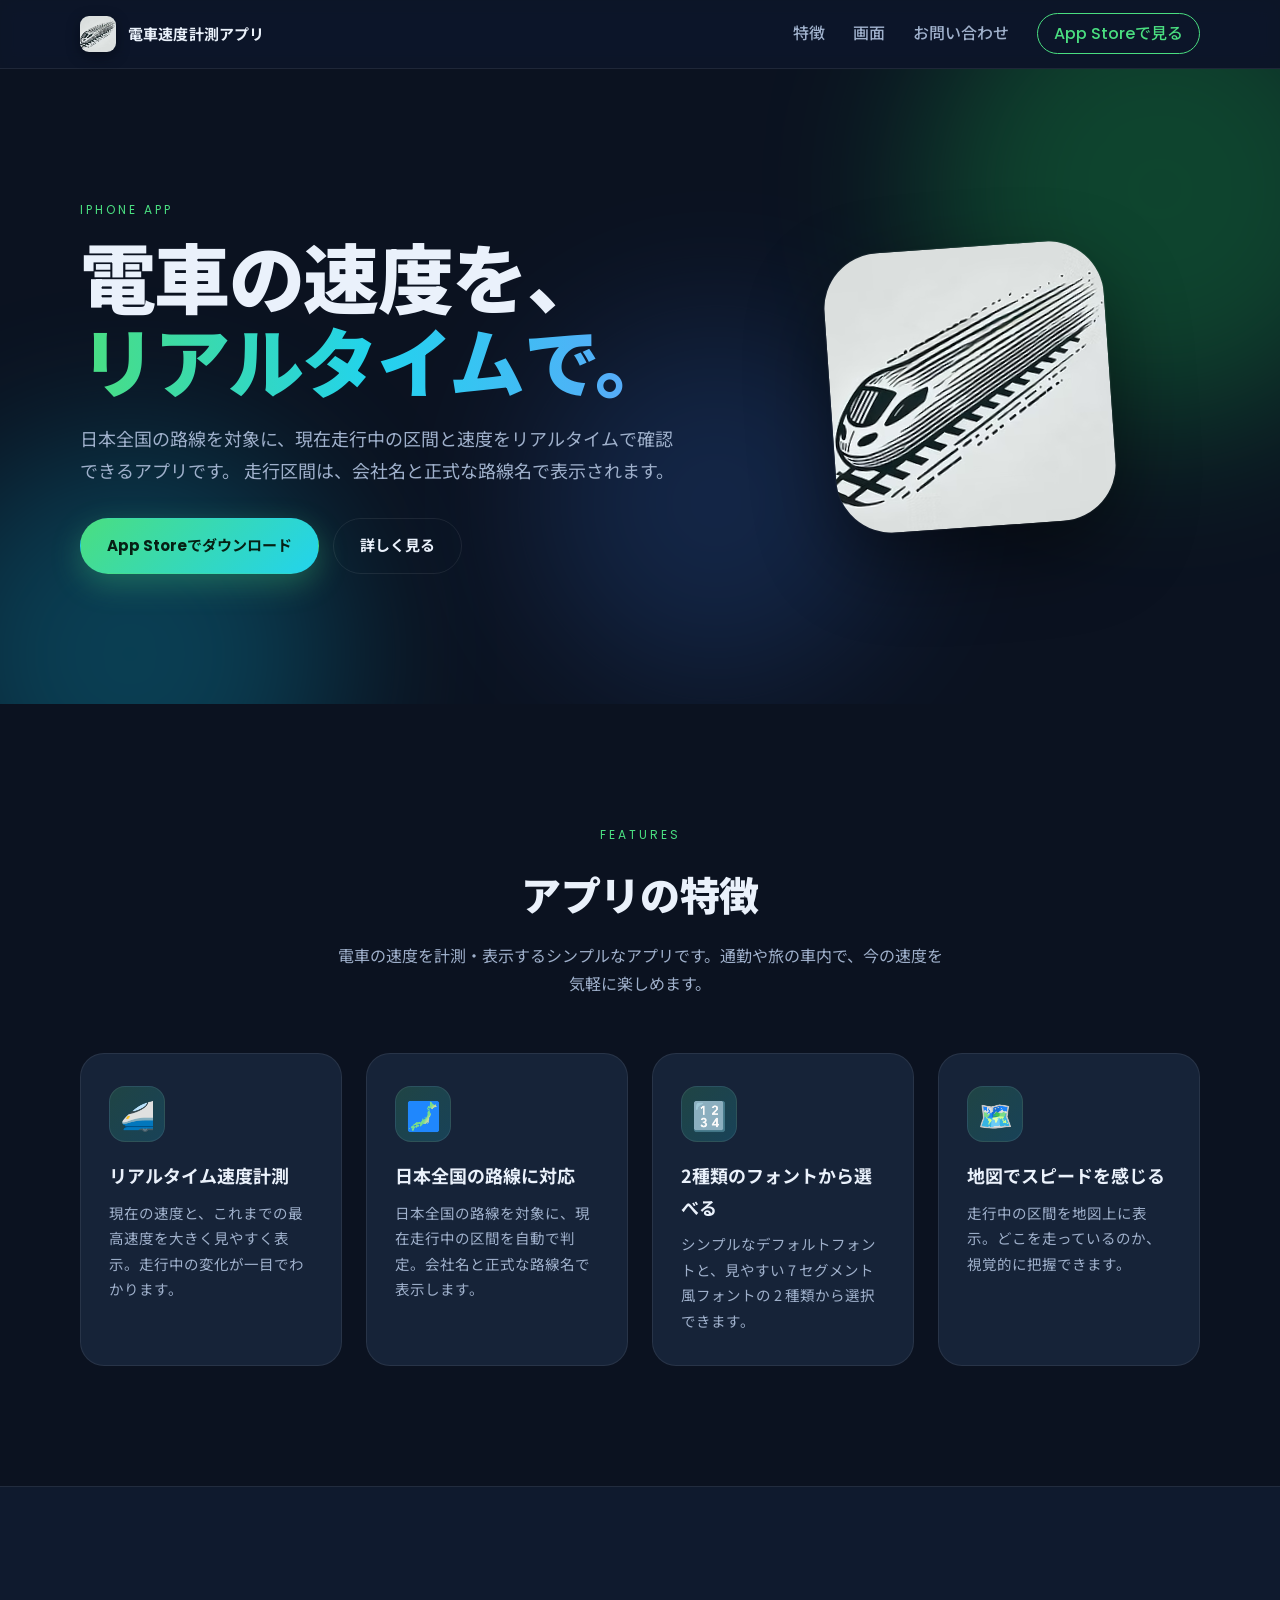
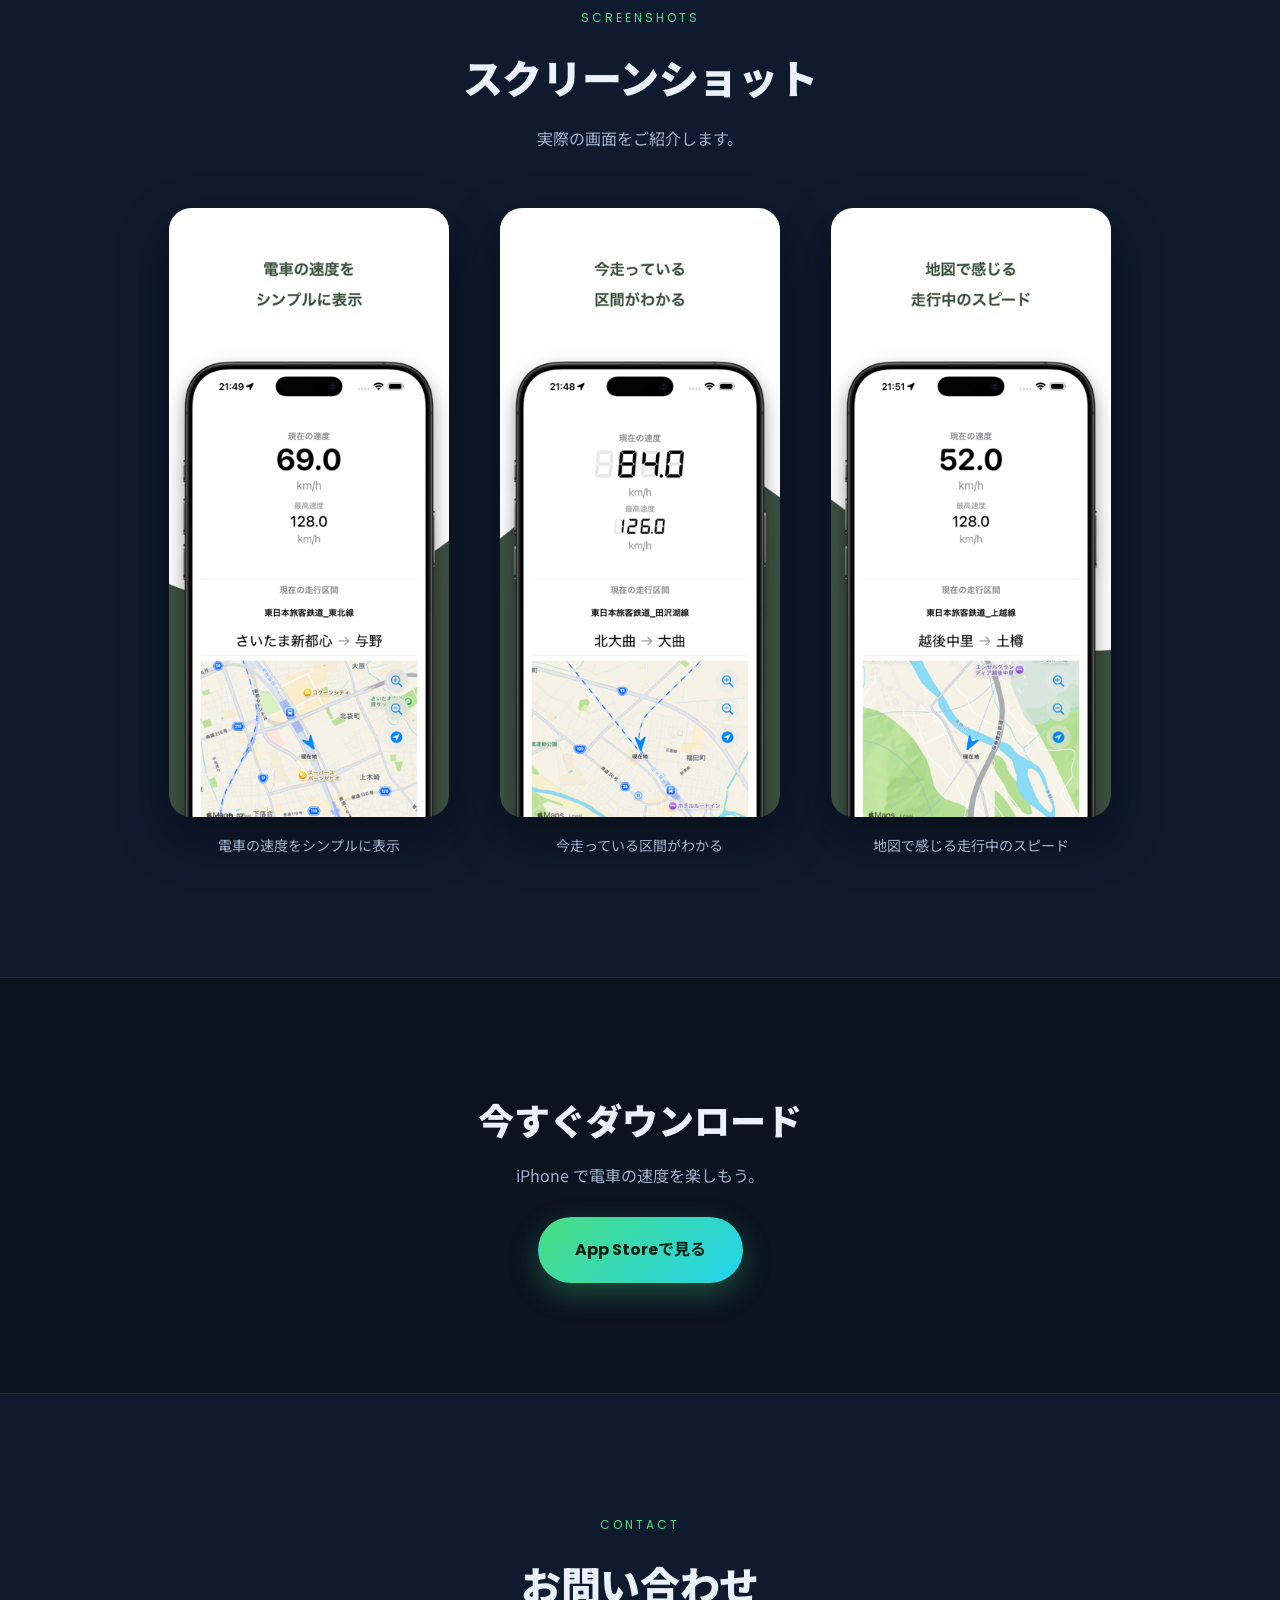
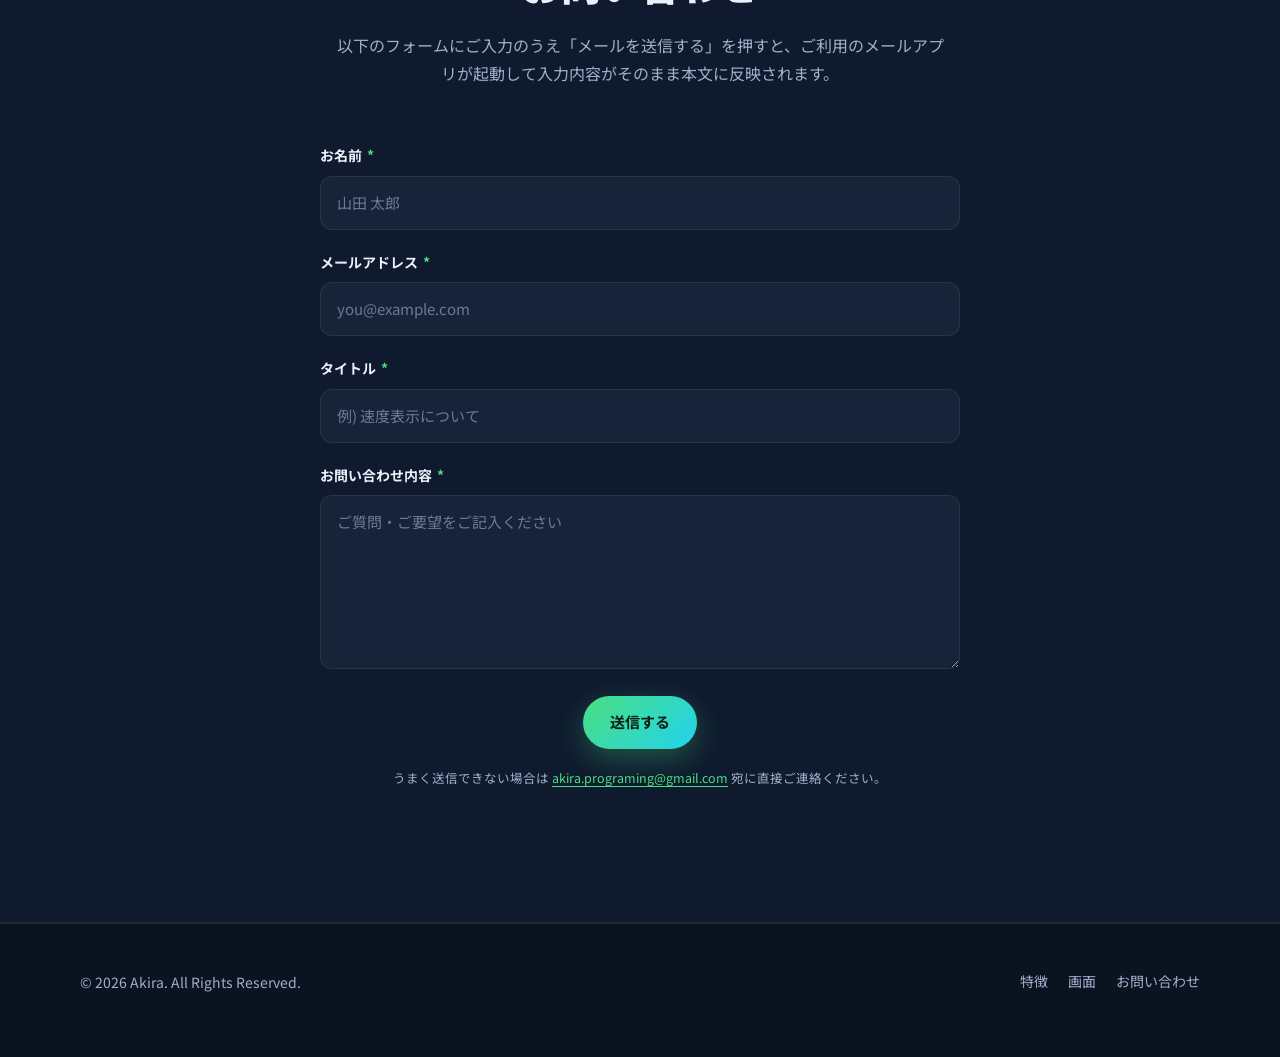
==== index.html @ 77a96031 "初期コミット" ====
<!DOCTYPE html>
<html lang="ja">
<head>
<meta charset="UTF-8">
<meta name="viewport" content="width=device-width, initial-scale=1.0">
<meta name="description" content="電車速度計測アプリ — 日本全国の路線を対象に、現在走行中の区間と速度をリアルタイムで表示する iPhone アプリです。">
<meta name="theme-color" content="#0f172a">
<meta property="og:title" content="電車速度計測アプリ">
<meta property="og:description" content="日本全国の路線を対象に、現在走行中の区間と速度をリアルタイムで確認できる iPhone アプリ。">
<meta property="og:type" content="website">
<meta property="og:image" content="images/icon.jpg">
<link rel="icon" type="image/png" href="images/icon.jpg">
<link rel="apple-touch-icon" href="images/icon.jpg">
<title>電車速度計測アプリ | Train Speed Meter</title>
<link rel="preconnect" href="https://fonts.googleapis.com">
<link rel="preconnect" href="https://fonts.gstatic.com" crossorigin>
<link href="https://fonts.googleapis.com/css2?family=Noto+Sans+JP:wght@400;500;700;900&family=Poppins:wght@500;700;800&family=Share+Tech+Mono&display=swap" rel="stylesheet">
<link rel="stylesheet" href="styles.css">
</head>
<body>

<header class="site-header">
  <div class="container header-inner">
    <a href="#top" class="brand">
      <img src="images/icon.jpg" alt="" class="brand-icon" width="36" height="36">
      <span class="brand-name">電車速度計測アプリ</span>
    </a>
    <button class="nav-toggle" aria-label="メニューを開く" aria-expanded="false" aria-controls="site-nav">
      <span></span><span></span><span></span>
    </button>
    <nav id="site-nav" class="site-nav" aria-label="メインナビゲーション">
      <ul>
        <li><a href="#features">特徴</a></li>
        <li><a href="#screens">画面</a></li>
        <li><a href="#contact">お問い合わせ</a></li>
        <li><a class="nav-cta" href="https://apps.apple.com/jp/app/%E9%9B%BB%E8%BB%8A%E9%80%9F%E5%BA%A6%E8%A8%88%E6%B8%AC%E3%82%A2%E3%83%97%E3%83%AA/id6740508669" target="_blank" rel="noopener">App Storeで見る</a></li>
      </ul>
    </nav>
  </div>
</header>

<main id="top">

  <section class="hero">
    <div class="container hero-inner">
      <div class="hero-copy">
        <p class="eyebrow">iPhone App</p>
        <h1>
          電車の速度を、<br>
          <span class="accent">リアルタイムで。</span>
        </h1>
        <p class="lead">
          日本全国の路線を対象に、現在走行中の区間と速度をリアルタイムで確認できるアプリです。
          走行区間は、会社名と正式な路線名で表示されます。
        </p>
        <div class="hero-actions">
          <a class="btn btn-primary" href="https://apps.apple.com/jp/app/%E9%9B%BB%E8%BB%8A%E9%80%9F%E5%BA%A6%E8%A8%88%E6%B8%AC%E3%82%A2%E3%83%97%E3%83%AA/id6740508669" target="_blank" rel="noopener">
            App Storeでダウンロード
          </a>
          <a class="btn btn-ghost" href="#features">詳しく見る</a>
        </div>
      </div>
      <div class="hero-visual" aria-hidden="true">
        <img src="images/icon.jpg" alt="電車速度計測アプリ アイコン" class="hero-icon">
      </div>
    </div>
    <div class="hero-decor" aria-hidden="true">
      <div class="blob blob-1"></div>
      <div class="blob blob-2"></div>
      <div class="blob blob-3"></div>
    </div>
  </section>

  <section id="features" class="section">
    <div class="container">
      <header class="section-head">
        <p class="eyebrow">Features</p>
        <h2>アプリの特徴</h2>
        <p class="section-desc">電車の速度を計測・表示するシンプルなアプリです。通勤や旅の車内で、今の速度を気軽に楽しめます。</p>
      </header>

      <div class="features">
        <div class="feature">
          <div class="feature-icon">🚄</div>
          <h3>リアルタイム速度計測</h3>
          <p>現在の速度と、これまでの最高速度を大きく見やすく表示。走行中の変化が一目でわかります。</p>
        </div>
        <div class="feature">
          <div class="feature-icon">🗾</div>
          <h3>日本全国の路線に対応</h3>
          <p>日本全国の路線を対象に、現在走行中の区間を自動で判定。会社名と正式な路線名で表示します。</p>
        </div>
        <div class="feature">
          <div class="feature-icon">🔢</div>
          <h3>2種類のフォントから選べる</h3>
          <p>シンプルなデフォルトフォントと、見やすい 7 セグメント風フォントの 2 種類から選択できます。</p>
        </div>
        <div class="feature">
          <div class="feature-icon">🗺️</div>
          <h3>地図でスピードを感じる</h3>
          <p>走行中の区間を地図上に表示。どこを走っているのか、視覚的に把握できます。</p>
        </div>
      </div>
    </div>
  </section>

  <section id="screens" class="section section-alt">
    <div class="container">
      <header class="section-head">
        <p class="eyebrow">Screenshots</p>
        <h2>スクリーンショット</h2>
        <p class="section-desc">実際の画面をご紹介します。</p>
      </header>

      <div class="screens">
        <figure class="screen">
          <img src="images/screen-1.png" alt="電車の速度をシンプルに表示する画面">
          <figcaption>電車の速度をシンプルに表示</figcaption>
        </figure>
        <figure class="screen">
          <img src="images/screen-2.png" alt="今走っている区間がわかる画面">
          <figcaption>今走っている区間がわかる</figcaption>
        </figure>
        <figure class="screen">
          <img src="images/screen-3.png" alt="地図で感じる走行中のスピード画面">
          <figcaption>地図で感じる走行中のスピード</figcaption>
        </figure>
      </div>
    </div>
  </section>

  <section class="section cta-section">
    <div class="container cta-inner">
      <h2>今すぐダウンロード</h2>
      <p>iPhone で電車の速度を楽しもう。</p>
      <a class="btn btn-primary btn-lg" href="https://apps.apple.com/jp/app/%E9%9B%BB%E8%BB%8A%E9%80%9F%E5%BA%A6%E8%A8%88%E6%B8%AC%E3%82%A2%E3%83%97%E3%83%AA/id6740508669" target="_blank" rel="noopener">
        App Storeで見る
      </a>
    </div>
  </section>

  <section id="contact" class="section section-alt">
    <div class="container contact-inner">
      <header class="section-head">
        <p class="eyebrow">Contact</p>
        <h2>お問い合わせ</h2>
        <p class="section-desc">以下のフォームにご入力のうえ「メールを送信する」を押すと、ご利用のメールアプリが起動して入力内容がそのまま本文に反映されます。</p>
      </header>

      <form id="contact-form" class="contact-form"
            action="https://formspree.io/f/mzdknkqy"
            method="POST"
            novalidate>
        <div class="field">
          <label for="cf-name">お名前 <span class="req">*</span></label>
          <input type="text" id="cf-name" name="name" required autocomplete="name" placeholder="山田 太郎">
        </div>
        <div class="field">
          <label for="cf-email">メールアドレス <span class="req">*</span></label>
          <input type="email" id="cf-email" name="email" required autocomplete="email" placeholder="you@example.com">
        </div>
        <div class="field">
          <label for="cf-subject">タイトル <span class="req">*</span></label>
          <input type="text" id="cf-subject" name="subject" required placeholder="例) 速度表示について">
        </div>
        <div class="field">
          <label for="cf-message">お問い合わせ内容 <span class="req">*</span></label>
          <textarea id="cf-message" name="message" rows="6" required placeholder="ご質問・ご要望をご記入ください"></textarea>
        </div>
        <!-- Honeypot field for basic spam protection (hidden from humans) -->
        <input type="text" name="_gotcha" tabindex="-1" autocomplete="off" style="position:absolute;left:-9999px;" aria-hidden="true">

        <p id="cf-error" class="form-error" hidden></p>
        <p id="cf-success" class="form-success" hidden>送信しました。お問い合わせありがとうございます。</p>

        <div class="contact-actions">
          <button type="submit" id="cf-submit" class="btn btn-primary">送信する</button>
        </div>
        <p class="form-note">うまく送信できない場合は <a href="mailto:akira.programing@gmail.com">akira.programing@gmail.com</a> 宛に直接ご連絡ください。</p>
      </form>
    </div>
  </section>

</main>

<footer class="site-footer">
  <div class="container footer-inner">
    <p>&copy; <span id="year"></span> Akira. All Rights Reserved.</p>
    <nav aria-label="フッターナビゲーション">
      <a href="#features">特徴</a>
      <a href="#screens">画面</a>
      <a href="#contact">お問い合わせ</a>
    </nav>
  </div>
</footer>

<script>
  document.getElementById('year').textContent = new Date().getFullYear();

  // Contact form → Formspree (AJAX)
  const form = document.getElementById('contact-form');
  const errorEl = document.getElementById('cf-error');
  const successEl = document.getElementById('cf-success');
  const submitBtn = document.getElementById('cf-submit');

  const showError = (msg) => {
    errorEl.textContent = msg;
    errorEl.hidden = false;
    successEl.hidden = true;
  };
  const clearMessages = () => {
    errorEl.hidden = true;
    successEl.hidden = true;
  };

  form.addEventListener('submit', async (e) => {
    e.preventDefault();
    clearMessages();

    const name = form.name.value.trim();
    const email = form.email.value.trim();
    const subject = form.subject.value.trim();
    const message = form.message.value.trim();
    const emailOk = /^[^\s@]+@[^\s@]+\.[^\s@]+$/.test(email);

    if (!name || !subject || !message || !email) {
      showError('未入力の項目があります。すべての項目をご入力ください。');
      return;
    }
    if (!emailOk) {
      showError('メールアドレスの形式が正しくありません。');
      return;
    }

    submitBtn.disabled = true;
    const originalLabel = submitBtn.textContent;
    submitBtn.textContent = '送信中...';

    try {
      const res = await fetch(form.action, {
        method: 'POST',
        headers: { 'Accept': 'application/json' },
        body: new FormData(form),
      });

      if (res.ok) {
        form.reset();
        successEl.hidden = false;
        errorEl.hidden = true;
      } else {
        let msg = '送信に失敗しました。しばらくしてから再度お試しください。';
        try {
          const data = await res.json();
          if (Array.isArray(data.errors) && data.errors.length) {
            msg = data.errors.map(er => er.message).join(' / ');
          }
        } catch (_) {}
        showError(msg);
      }
    } catch (err) {
      showError('ネットワークエラーが発生しました。通信環境をご確認ください。');
    } finally {
      submitBtn.disabled = false;
      submitBtn.textContent = originalLabel;
    }
  });

  const toggle = document.querySelector('.nav-toggle');
  const nav = document.getElementById('site-nav');
  toggle.addEventListener('click', () => {
    const open = nav.classList.toggle('open');
    toggle.setAttribute('aria-expanded', open);
  });
  nav.querySelectorAll('a').forEach(a => a.addEventListener('click', () => {
    nav.classList.remove('open');
    toggle.setAttribute('aria-expanded', 'false');
  }));
</script>

</body>
</html>
---- styles.css ----
:root {
  --bg: #0b1220;
  --bg-alt: #0f1a2e;
  --surface: #162338;
  --text: #eaf1fb;
  --text-dim: #9fb0cb;
  --accent: #4ade80;
  --accent-2: #22d3ee;
  --accent-3: #60a5fa;
  --border: rgba(255, 255, 255, 0.08);
  --radius: 16px;
  --radius-lg: 24px;
  --shadow: 0 20px 50px rgba(0, 0, 0, 0.35);
  --max-w: 1120px;
  --font-jp: "Noto Sans JP", system-ui, -apple-system, "Hiragino Kaku Gothic ProN", "Yu Gothic", sans-serif;
  --font-en: "Poppins", var(--font-jp);
}

* { box-sizing: border-box; }

html { scroll-behavior: smooth; }

body {
  margin: 0;
  font-family: var(--font-jp);
  color: var(--text);
  background: var(--bg);
  line-height: 1.75;
  -webkit-font-smoothing: antialiased;
}

img { max-width: 100%; display: block; }

a { color: inherit; text-decoration: none; }

.container {
  width: min(100% - 40px, var(--max-w));
  margin-inline: auto;
}

/* Header */
.site-header {
  position: sticky;
  top: 0;
  z-index: 50;
  backdrop-filter: saturate(160%) blur(10px);
  background: rgba(15, 23, 42, 0.7);
  border-bottom: 1px solid var(--border);
}
.header-inner {
  display: flex;
  align-items: center;
  justify-content: space-between;
  height: 68px;
}
.brand {
  display: inline-flex;
  align-items: center;
  gap: 12px;
  font-family: var(--font-jp);
  font-weight: 700;
  letter-spacing: 0.01em;
  font-size: 15px;
}
.brand-icon {
  width: 36px;
  height: 36px;
  border-radius: 9px;
  object-fit: cover;
  box-shadow: 0 4px 14px rgba(0, 0, 0, 0.35);
}
.nav-cta {
  padding: 8px 16px;
  border: 1px solid var(--accent);
  border-radius: 999px;
  color: var(--accent) !important;
}
.nav-cta:hover { background: var(--accent); color: #0b1226 !important; }

.site-nav ul {
  display: flex;
  gap: 28px;
  margin: 0;
  padding: 0;
  list-style: none;
  font-family: var(--font-en);
  font-weight: 500;
}
.site-nav a { color: var(--text-dim); transition: color .2s; }
.site-nav a:hover { color: var(--text); }

.nav-toggle {
  display: none;
  background: transparent;
  border: 0;
  width: 40px;
  height: 40px;
  padding: 8px;
  cursor: pointer;
}
.nav-toggle span {
  display: block;
  height: 2px;
  background: var(--text);
  margin: 5px 0;
  border-radius: 2px;
  transition: transform .2s, opacity .2s;
}

/* Hero */
.hero {
  position: relative;
  overflow: hidden;
  padding: clamp(70px, 11vw, 130px) 0 clamp(70px, 11vw, 130px);
  isolation: isolate;
}
.hero-inner {
  position: relative;
  z-index: 2;
  display: grid;
  grid-template-columns: 1.3fr 1fr;
  gap: 60px;
  align-items: center;
}
.hero-copy { max-width: 640px; }
.hero-visual { display: grid; place-items: center; }
.hero-icon {
  width: min(100%, 280px);
  aspect-ratio: 1;
  border-radius: 56px;
  object-fit: cover;
  box-shadow: 0 30px 80px rgba(0, 0, 0, 0.45), 0 0 0 1px rgba(255, 255, 255, 0.06);
  background: #fff;
  transform: rotate(-4deg);
  transition: transform .4s ease;
}
.hero-icon:hover { transform: rotate(0deg) scale(1.02); }
.eyebrow {
  font-family: var(--font-en);
  text-transform: uppercase;
  letter-spacing: .25em;
  font-size: 12px;
  color: var(--accent);
  margin: 0 0 14px;
}
.hero h1 {
  font-size: clamp(40px, 7vw, 76px);
  line-height: 1.1;
  margin: 0 0 22px;
  font-weight: 900;
  letter-spacing: -0.02em;
}
.hero h1 .accent {
  background: linear-gradient(90deg, var(--accent), var(--accent-2), var(--accent-3));
  -webkit-background-clip: text;
  background-clip: text;
  color: transparent;
}
.lead {
  color: var(--text-dim);
  font-size: clamp(15px, 1.7vw, 18px);
  margin: 0 0 32px;
}
.hero-actions { display: flex; gap: 14px; flex-wrap: wrap; }

.btn {
  display: inline-flex;
  align-items: center;
  justify-content: center;
  padding: 14px 26px;
  border-radius: 999px;
  font-weight: 700;
  font-family: var(--font-en);
  font-size: 15px;
  transition: transform .2s, box-shadow .2s, background .2s, border-color .2s;
  will-change: transform;
  border: 1px solid transparent;
}
.btn-primary {
  background: linear-gradient(135deg, var(--accent), var(--accent-2));
  color: #062014;
  box-shadow: 0 10px 30px rgba(74, 222, 128, 0.3);
}
.btn-primary:hover { transform: translateY(-2px); }
.btn-ghost {
  border-color: var(--border);
  color: var(--text);
}
.btn-ghost:hover { border-color: var(--accent); color: var(--accent); }
.btn-lg { padding: 18px 36px; font-size: 16px; }

.hero-decor { position: absolute; inset: 0; z-index: 1; pointer-events: none; }
.blob {
  position: absolute;
  border-radius: 50%;
  filter: blur(80px);
  opacity: 0.55;
}
.blob-1 { width: 480px; height: 480px; background: #16a34a; top: -120px; right: -120px; opacity: .35; }
.blob-2 { width: 420px; height: 420px; background: #0891b2; bottom: -160px; left: -80px; opacity: .35; }
.blob-3 { width: 360px; height: 360px; background: #3b82f6; top: 40%; right: 30%; opacity: .18; }

/* Sections */
.section { padding: clamp(80px, 10vw, 120px) 0; }
.section-alt { background: var(--bg-alt); border-top: 1px solid var(--border); border-bottom: 1px solid var(--border); }
.section-head { text-align: center; margin-bottom: 56px; }
.section-head h2 {
  font-size: clamp(28px, 4vw, 40px);
  margin: 6px 0 12px;
  font-weight: 900;
  letter-spacing: -0.01em;
}
.section-desc { color: var(--text-dim); margin: 0 auto; max-width: 620px; }

/* Features */
.features {
  display: grid;
  grid-template-columns: repeat(auto-fit, minmax(260px, 1fr));
  gap: 24px;
}
.feature {
  background: var(--surface);
  border: 1px solid var(--border);
  border-radius: var(--radius-lg);
  padding: 32px 28px;
  transition: transform .25s, border-color .25s;
}
.feature:hover { transform: translateY(-4px); border-color: rgba(74, 222, 128, 0.4); }
.feature-icon {
  width: 56px;
  height: 56px;
  margin-bottom: 18px;
  border-radius: 16px;
  display: grid;
  place-items: center;
  font-size: 28px;
  background: linear-gradient(135deg, rgba(74, 222, 128, 0.18), rgba(34, 211, 238, 0.18));
  border: 1px solid var(--border);
}
.feature h3 { margin: 0 0 8px; font-size: 18px; }
.feature p { color: var(--text-dim); margin: 0; font-size: 14.5px; }

/* Screens */
.screens {
  display: grid;
  grid-template-columns: repeat(auto-fit, minmax(240px, 1fr));
  gap: 32px;
  max-width: 960px;
  margin-inline: auto;
}
.screen {
  margin: 0;
  display: flex;
  flex-direction: column;
  align-items: center;
  gap: 16px;
}
.screen img {
  width: 100%;
  max-width: 280px;
  height: auto;
  border-radius: 22px;
  box-shadow: 0 20px 50px rgba(0, 0, 0, 0.4);
  transition: transform .3s ease;
}
.screen img:hover { transform: translateY(-6px); }
.screen figcaption {
  color: var(--text-dim);
  font-size: 14px;
  text-align: center;
}

/* Contact form */
.contact-form {
  max-width: 640px;
  margin: 0 auto;
  text-align: left;
}
.field { margin-bottom: 20px; }
.field label {
  display: block;
  font-size: 14px;
  font-weight: 700;
  margin-bottom: 8px;
  color: var(--text);
}
.field .req { color: var(--accent); margin-left: 2px; }
.field input,
.field textarea {
  width: 100%;
  background: var(--surface);
  border: 1px solid var(--border);
  color: var(--text);
  border-radius: 12px;
  padding: 14px 16px;
  font-size: 15px;
  font-family: inherit;
  line-height: 1.6;
  transition: border-color .2s, box-shadow .2s, background .2s;
}
.field input::placeholder,
.field textarea::placeholder { color: #6b7a96; }
.field input:focus,
.field textarea:focus {
  outline: none;
  border-color: var(--accent);
  box-shadow: 0 0 0 3px rgba(74, 222, 128, 0.18);
}
.field textarea { resize: vertical; min-height: 140px; }
.form-error {
  color: #fda4af;
  background: rgba(244, 63, 94, 0.1);
  border: 1px solid rgba(244, 63, 94, 0.3);
  border-radius: 10px;
  padding: 10px 14px;
  font-size: 13.5px;
  margin: 0 0 16px;
}
.form-success {
  color: #86efac;
  background: rgba(34, 197, 94, 0.12);
  border: 1px solid rgba(34, 197, 94, 0.35);
  border-radius: 10px;
  padding: 10px 14px;
  font-size: 13.5px;
  margin: 0 0 16px;
}
#cf-submit:disabled { opacity: .6; cursor: not-allowed; transform: none; }
.form-note {
  margin-top: 18px;
  font-size: 12.5px;
  color: var(--text-dim);
  text-align: center;
  line-height: 1.8;
}
.form-note a { color: var(--accent); text-decoration: underline; text-underline-offset: 3px; }
.contact-form .contact-actions { justify-content: center; margin-top: 8px; }

/* CTA */
.cta-section { text-align: center; padding: clamp(70px, 9vw, 110px) 0; }
.cta-inner h2 {
  font-size: clamp(26px, 3.6vw, 36px);
  margin: 0 0 10px;
  font-weight: 900;
}
.cta-inner p { color: var(--text-dim); margin: 0 0 28px; }

/* Contact */
.contact-inner { text-align: center; }
.contact-actions { display: flex; gap: 14px; justify-content: center; flex-wrap: wrap; }

/* Footer */
.site-footer {
  padding: 32px 0 48px;
  border-top: 1px solid var(--border);
  color: var(--text-dim);
  font-size: 14px;
}
.footer-inner {
  display: flex;
  justify-content: space-between;
  align-items: center;
  gap: 20px;
  flex-wrap: wrap;
}
.footer-inner nav { display: flex; gap: 20px; }
.footer-inner a { font-family: var(--font-en); }
.footer-inner a:hover { color: var(--text); }

/* Responsive */
@media (max-width: 820px) {
  .hero-inner { grid-template-columns: 1fr; gap: 40px; text-align: center; }
  .hero-copy { max-width: none; }
  .hero-actions { justify-content: center; }
  .hero-icon { width: min(100%, 220px); }

  .nav-toggle { display: block; }
  .site-nav {
    position: absolute;
    inset: 68px 0 auto 0;
    background: var(--bg-alt);
    border-bottom: 1px solid var(--border);
    transform: translateY(-10px);
    opacity: 0;
    pointer-events: none;
    transition: opacity .2s, transform .2s;
  }
  .site-nav.open { opacity: 1; transform: translateY(0); pointer-events: auto; }
  .site-nav ul {
    flex-direction: column;
    gap: 0;
    padding: 12px 20px 20px;
  }
  .site-nav li { border-bottom: 1px solid var(--border); }
  .site-nav li:last-child { border-bottom: 0; }
  .site-nav a { display: block; padding: 14px 4px; }
}

@media (prefers-reduced-motion: reduce) {
  html { scroll-behavior: auto; }
  * { transition: none !important; animation: none !important; }
}
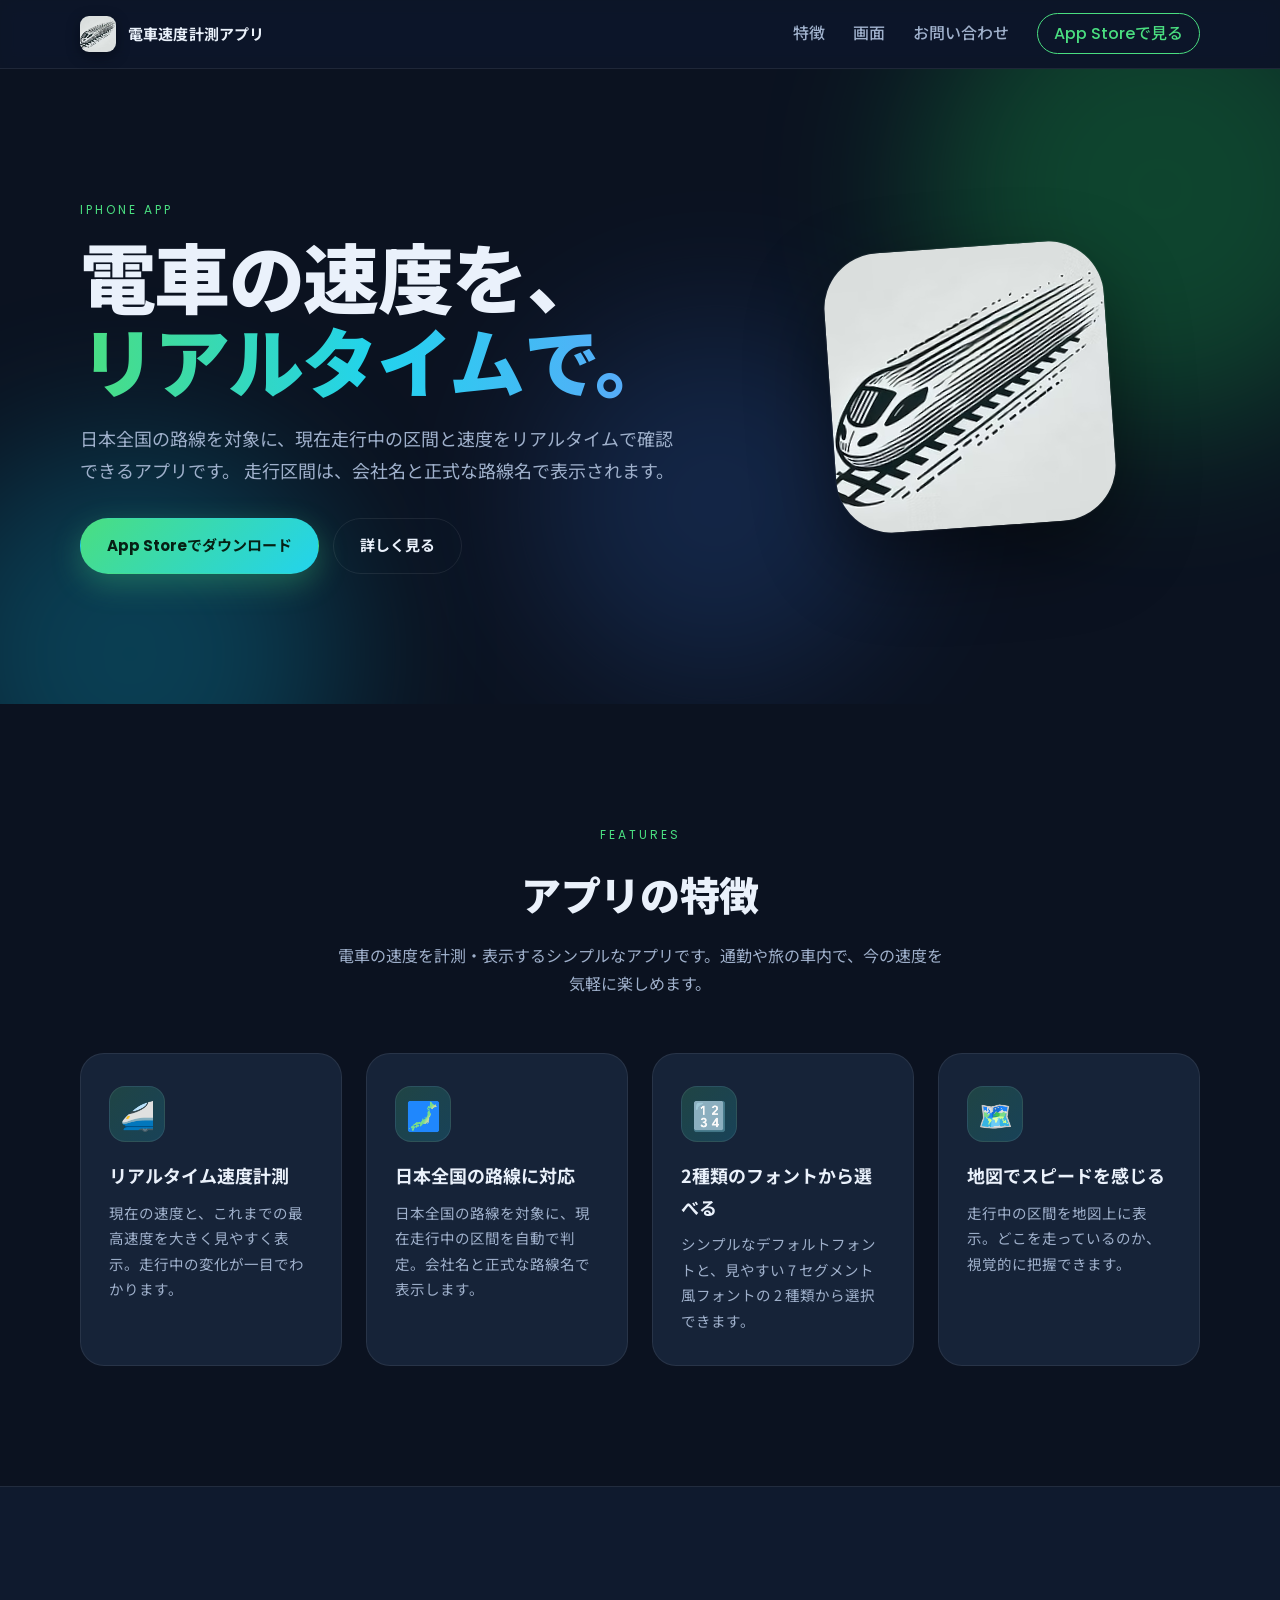
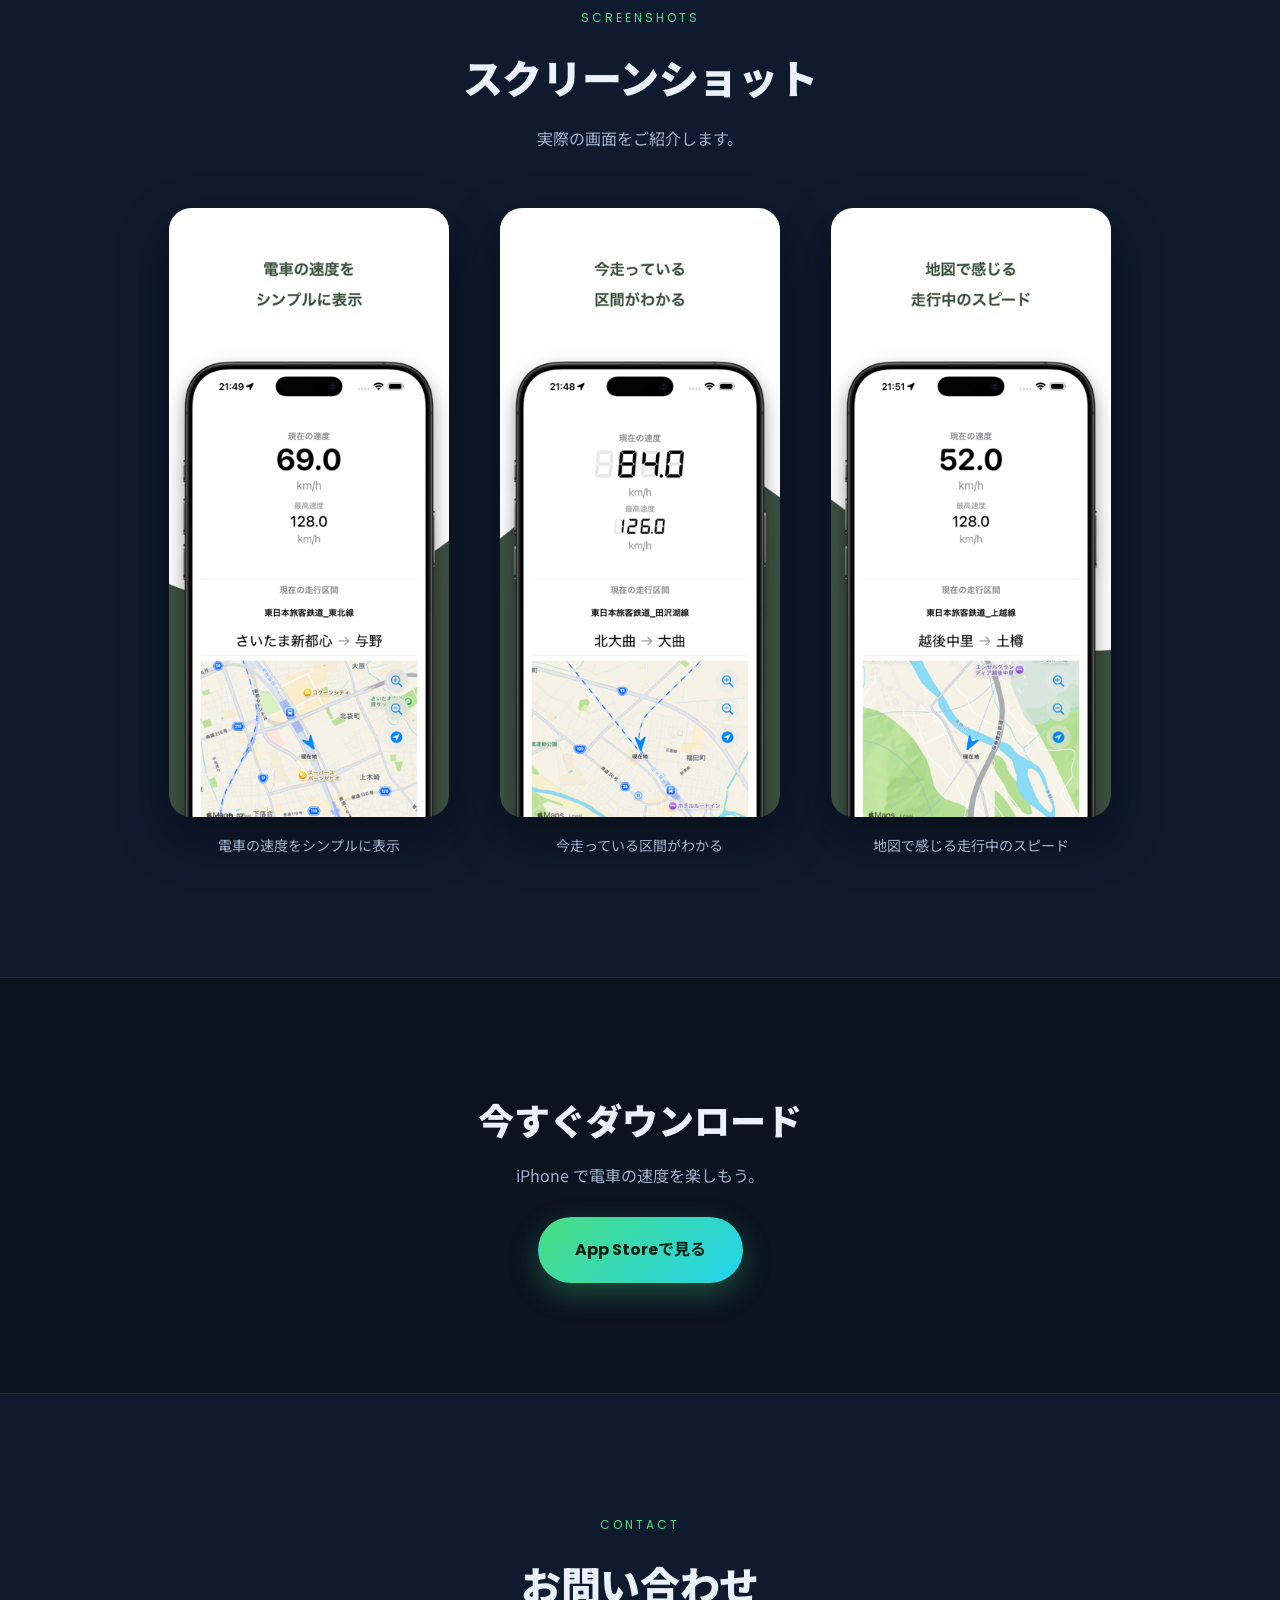
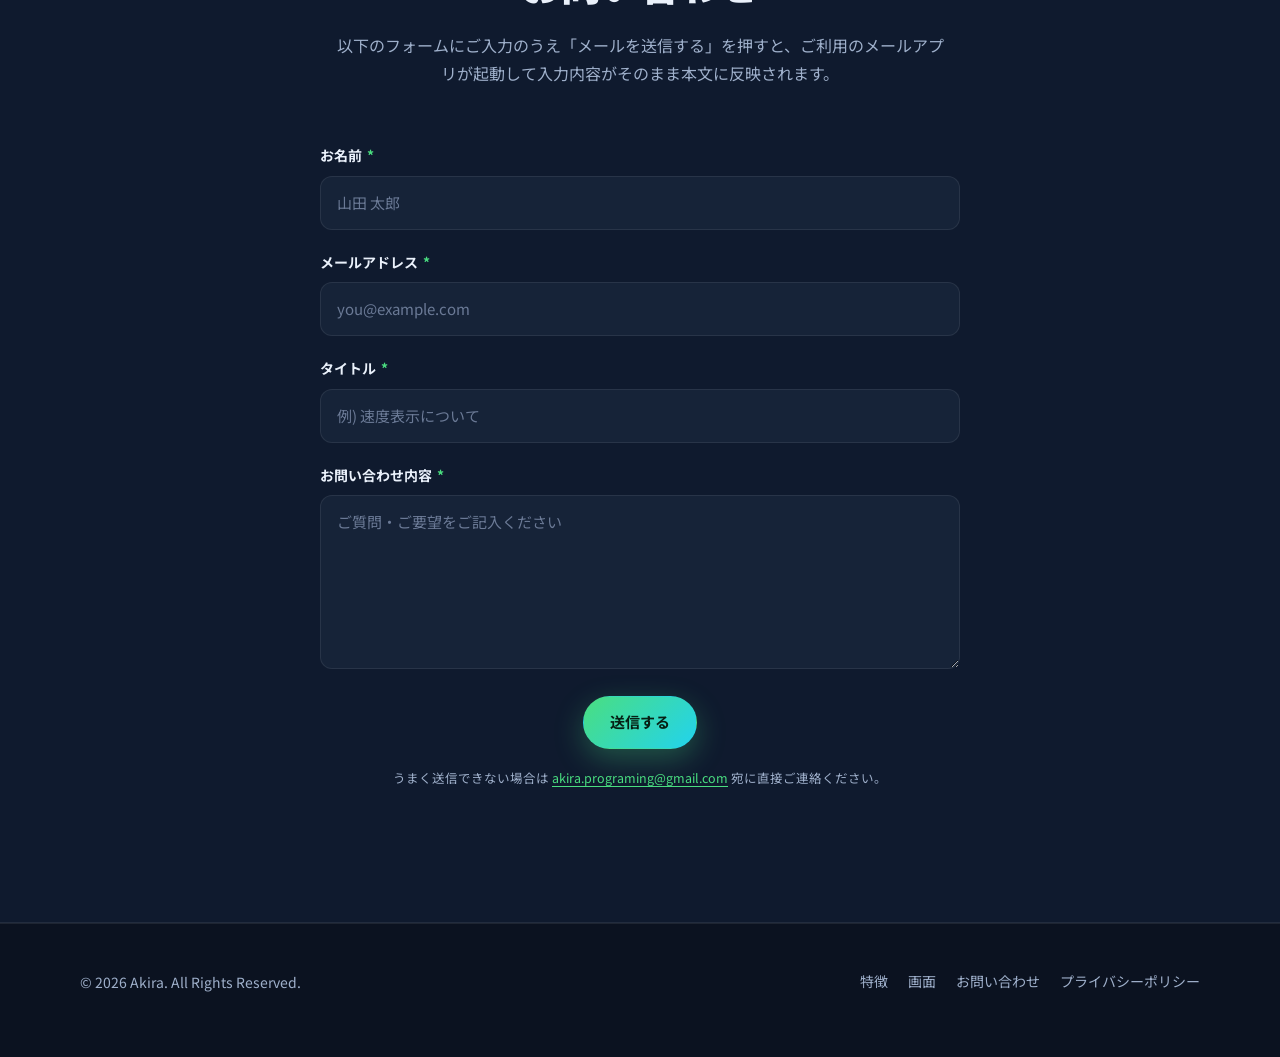
==== commit cd02982f: "プライバシーポリシーページを追加（AdMob広告対応） - privacy.html: AdMobによるデータ収集、非個別化広告、位置情報の扱い等を明記 - index.html: フッターにプライバ" ====
--- a/index.html
+++ b/index.html
@@ -190,6 +190,7 @@
       <a href="#features">特徴</a>
       <a href="#screens">画面</a>
       <a href="#contact">お問い合わせ</a>
+      <a href="privacy.html">プライバシーポリシー</a>
     </nav>
   </div>
 </footer>
